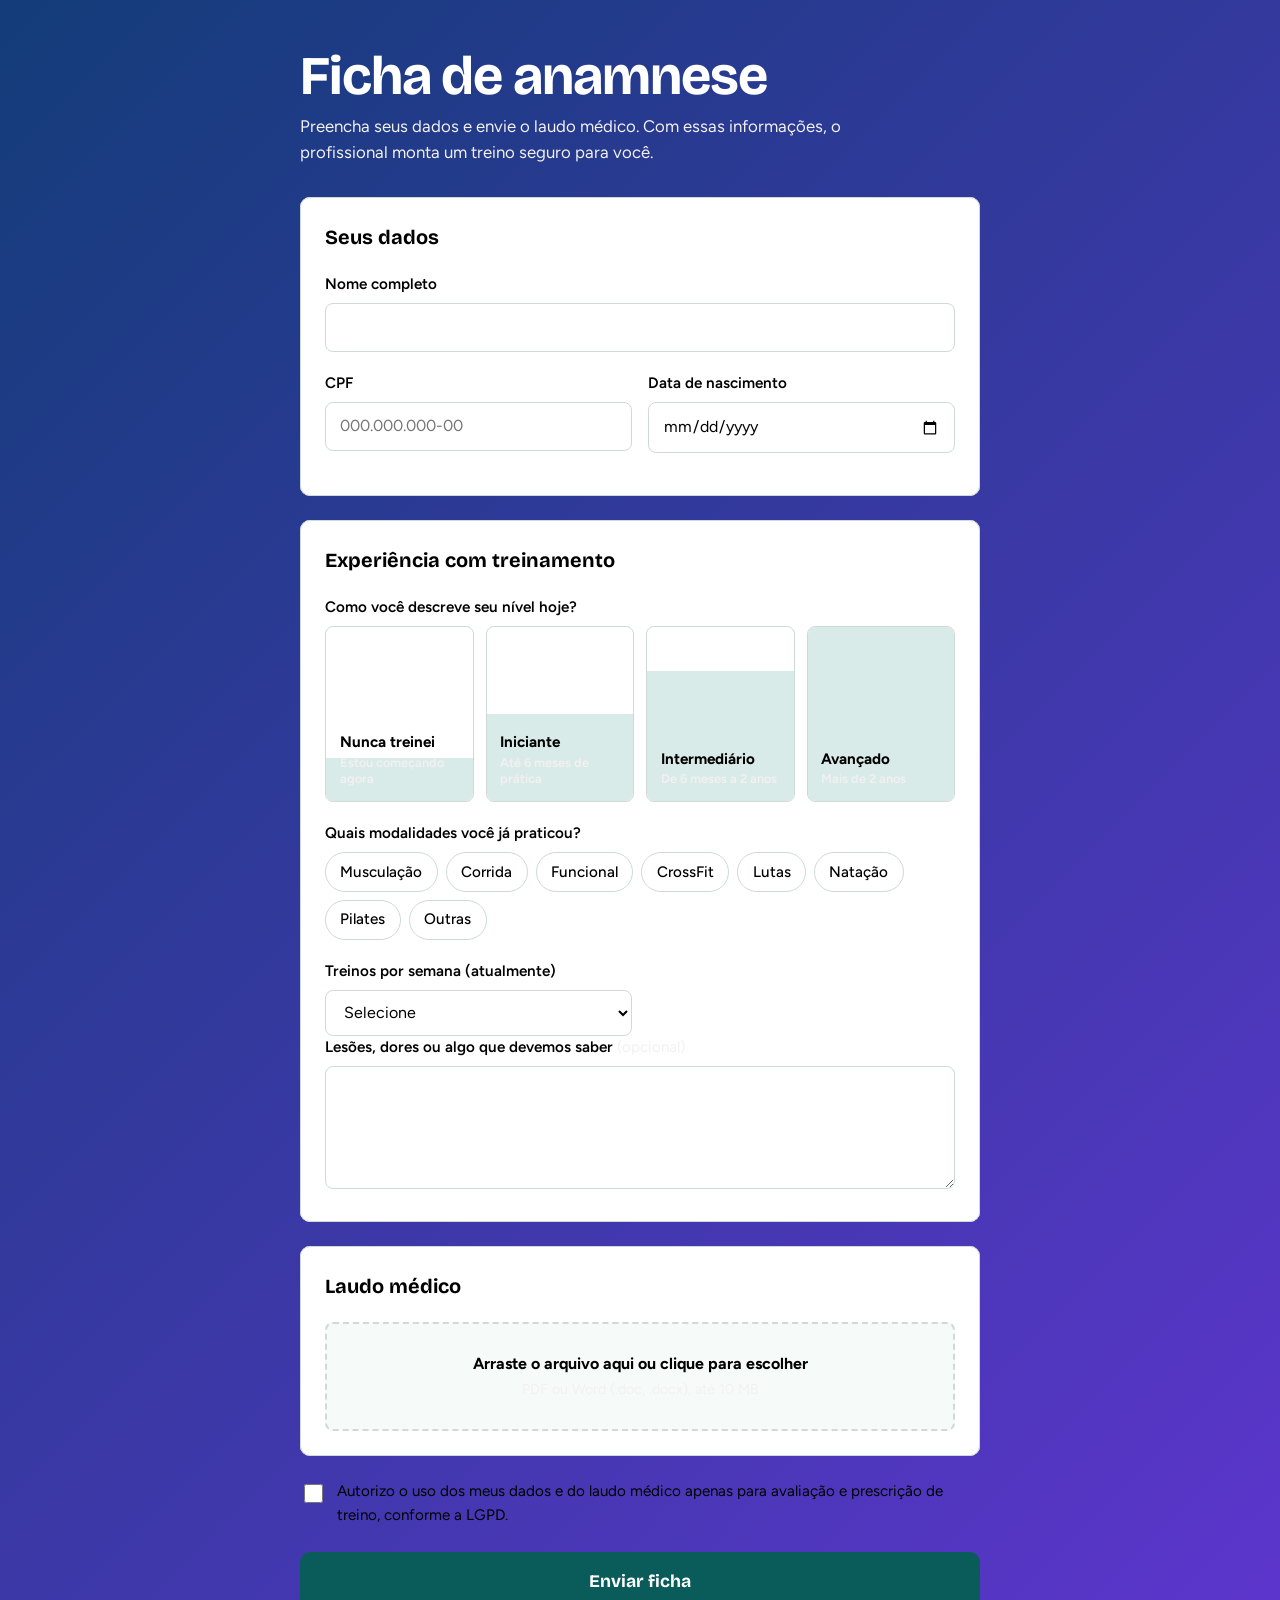
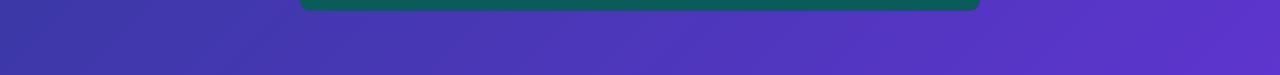
==== index.html @ 9c8b60cc "Add files via upload" ====
<!DOCTYPE html>
<html lang="pt-BR">
<head>
  <meta charset="UTF-8">
  <meta name="viewport" content="width=device-width, initial-scale=1">
  <title>Anamnese | Ficha de avaliação</title>
  <link rel="preconnect" href="https://fonts.googleapis.com">
  <link rel="preconnect" href="https://fonts.gstatic.com" crossorigin>
  <link href="https://fonts.googleapis.com/css2?family=Bricolage+Grotesque:wght@600;700&family=Figtree:wght@400;500;600&display=swap" rel="stylesheet">
  <link rel="stylesheet" href="style.css">
  <link rel="stylesheet" href="Script.js">
   <link rel="stylesheet" href="planilha.html">


</head>
<body>
  <main class="page">
    <header class="intro">
      <h1>Ficha de anamnese</h1>
      <p>Preencha seus dados e envie o laudo médico. Com essas informações, o profissional monta um treino seguro para você.</p>
    </header>
 
    <form id="anamnese" novalidate>
 
      <!-- DADOS PESSOAIS -->
      <fieldset>
        <legend>Seus dados</legend>
 
        <div class="field">
          <label for="nome">Nome completo</label>
          <input type="text" id="nome" name="nome" autocomplete="name" required>
          <p class="error" data-error-for="nome"></p>
        </div>
 
        <div class="row">
          <div class="field">
            <label for="cpf">CPF</label>
            <input type="text" id="cpf" name="cpf" inputmode="numeric" placeholder="000.000.000-00" maxlength="14" autocomplete="off" required>
            <p class="error" data-error-for="cpf"></p>
          </div>
 
          <div class="field">
            <label for="nascimento">Data de nascimento</label>
            <input type="date" id="nascimento" name="nascimento" autocomplete="bday" required>
            <p class="error" data-error-for="nascimento"></p>
          </div>
        </div>
      </fieldset>
 
      <!-- EXPERIÊNCIA -->
      <fieldset>
        <legend>Experiência com treinamento</legend>
 
        <div class="field">
          <span class="label" id="nivel-label">Como você descreve seu nível hoje?</span>
          <div class="levels" role="radiogroup" aria-labelledby="nivel-label">
            <label class="level" style="--h: 25%">
              <input type="radio" name="nivel" value="nunca" required>
              <span class="bar" aria-hidden="true"></span>
              <strong>Nunca treinei</strong>
              <small>Estou começando agora</small>
            </label>
            <label class="level" style="--h: 50%">
              <input type="radio" name="nivel" value="iniciante">
              <span class="bar" aria-hidden="true"></span>
              <strong>Iniciante</strong>
              <small>Até 6 meses de prática</small>
            </label>
            <label class="level" style="--h: 75%">
              <input type="radio" name="nivel" value="intermediario">
              <span class="bar" aria-hidden="true"></span>
              <strong>Intermediário</strong>
              <small>De 6 meses a 2 anos</small>
            </label>
            <label class="level" style="--h: 100%">
              <input type="radio" name="nivel" value="avancado">
              <span class="bar" aria-hidden="true"></span>
              <strong>Avançado</strong>
              <small>Mais de 2 anos</small>
            </label>
          </div>
          <p class="error" data-error-for="nivel"></p>
        </div>
 
        <div class="field">
          <span class="label" id="modalidades-label">Quais modalidades você já praticou?</span>
          <div class="chips" role="group" aria-labelledby="modalidades-label">
            <label class="chip"><input type="checkbox" name="modalidades" value="musculacao"><span>Musculação</span></label>
            <label class="chip"><input type="checkbox" name="modalidades" value="corrida"><span>Corrida</span></label>
            <label class="chip"><input type="checkbox" name="modalidades" value="funcional"><span>Funcional</span></label>
            <label class="chip"><input type="checkbox" name="modalidades" value="crossfit"><span>CrossFit</span></label>
            <label class="chip"><input type="checkbox" name="modalidades" value="lutas"><span>Lutas</span></label>
            <label class="chip"><input type="checkbox" name="modalidades" value="natacao"><span>Natação</span></label>
            <label class="chip"><input type="checkbox" name="modalidades" value="pilates"><span>Pilates</span></label>
            <label class="chip"><input type="checkbox" name="modalidades" value="outras"><span>Outras</span></label>
          </div>
        </div>
 
        <div class="row">
          <div class="field">
            <label for="frequencia">Treinos por semana (atualmente)</label>
            <select id="frequencia" name="frequencia">
              <option value="">Selecione</option>
              <option value="0">Não estou treinando</option>
              <option value="1-2">1 a 2 vezes</option>
              <option value="3-4">3 a 4 vezes</option>
              <option value="5+">5 vezes ou mais</option>
            </select>
          </div>
        </div>
 
        <div class="field">
          <label for="observacoes">Lesões, dores ou algo que devemos saber <span class="optional">(opcional)</span></label>
          <textarea id="observacoes" name="observacoes" rows="4"></textarea>
        </div>
      </fieldset>
 
      <!-- LAUDO -->
      <fieldset>
        <legend>Laudo médico</legend>
 
        <div class="field">
          <div class="dropzone" id="dropzone">
            <input type="file" id="laudo" name="laudo" accept=".pdf,.doc,.docx,application/pdf,application/msword,application/vnd.openxmlformats-officedocument.wordprocessingml.document" required>
            <div class="dz-empty" id="dz-empty">
              <strong>Arraste o arquivo aqui ou clique para escolher</strong>
              <span>PDF ou Word (.doc, .docx), até 10 MB</span>
            </div>
            <div class="dz-file" id="dz-file" hidden>
              <span class="file-ext" id="file-ext"></span>
              <span class="file-info">
                <strong id="file-name"></strong>
                <span id="file-size"></span>
              </span>
              <button type="button" id="file-remove">Remover</button>
            </div>
          </div>
          <p class="error" data-error-for="laudo"></p>
        </div>
      </fieldset>
 
      <div class="field consent">
        <label class="check">
          <input type="checkbox" id="consentimento" name="consentimento" required>
          <span>Autorizo o uso dos meus dados e do laudo médico apenas para avaliação e prescrição de treino, conforme a LGPD.</span>
        </label>
        <p class="error" data-error-for="consentimento"></p>
      </div>
 
      <div class="actions">
        <button type="submit" class="submit" id="enviar">Enviar ficha</button>
      </div>
 
      <p class="status" id="status" role="status" aria-live="polite"></p>
    </form>
  </main>
 
  <script src="script.js"></script>
</body>
</html>
---- style.css ----
:root {
  background: linear-gradient(135deg, #133c79 0%, #5e35ce 100%);
  --surface: #ffffff;
  --ink: #000000;
  --muted: #f3f0f0;
  --line: #cfdad7;
  --accent: #0a5c5a;
  --accent-soft: #d9ebe8;
  --error: #b3261e;
  --radius: 10px;
  --font-display: "Bricolage Grotesque", "Segoe UI", system-ui, sans-serif;
  --font-body: "Figtree", "Segoe UI", system-ui, sans-serif;
}
h1 {
  color: #ffffff;
}

*, *::before, *::after { box-sizing: border-box; }
 
html { -webkit-text-size-adjust: 100%; }
 
body {
  margin: 0;
  background: var(--bg);
  color: var(--ink);
  font-family: var(--font-body);
  font-size: 1rem;
  line-height: 1.55;
}
 
.page {
  max-width: 720px;
  margin: 0 auto;
  padding: 3rem 1.25rem 4rem;
}
 
/* Cabeçalho */
.intro { margin-bottom: 2rem; }
 
.intro h1 {
  margin: 0 0 .5rem;
  font-family: var(--font-display);
  font-size: clamp(2.2rem, 7vw, 3.4rem);
  line-height: 1.05;
  letter-spacing: -.02em;
}
 
.intro p {
  margin: 0;
  max-width: 52ch;
  color: var(--muted);
  font-size: 1.05rem;
}
 
/* Blocos do formulário */
fieldset {
  margin: 0 0 1.5rem;
  padding: 1.5rem;
  background: var(--surface);
  border: 1px solid var(--line);
  border-radius: var(--radius);
}
 
legend {
  float: left;          /* tira o título da borda e coloca dentro da caixa */
  width: 100%;
  margin: 0 0 1.25rem;
  padding: 0;
  font-family: var(--font-display);
  font-size: 1.25rem;
  font-weight: 700;
}

legend + * { clear: both; }  /* o conteúdo começa abaixo do título */
 
.field { margin-bottom: 1.25rem; }
.field:last-child { margin-bottom: 0; }
 
.row {
  display: grid;
  grid-template-columns: 1fr 1fr;
  gap: 1rem;
}
 
label, .label {
  display: block;
  margin-bottom: .4rem;
  font-weight: 600;
  font-size: .95rem;
}
 
.optional { color: var(--muted); font-weight: 400; }
 
input[type="text"],
input[type="date"],
select,
textarea {
  width: 100%;
  padding: .7rem .85rem;
  background: #fff;
  color: var(--ink);
  font: inherit;
  border: 1.5px solid var(--line);
  border-radius: 8px;
  transition: border-color .15s, box-shadow .15s;
}
 
textarea { resize: vertical; min-height: 6rem; }
 
input:focus-visible,
select:focus-visible,
textarea:focus-visible {
  outline: none;
  border-color: var(--accent);
  box-shadow: 0 0 0 3px var(--accent-soft);
}
 
.field.invalid input[type="text"],
.field.invalid input[type="date"],
.field.invalid .dropzone,
.field.invalid .levels {
  border-color: var(--error);
}
 
.error {
  margin: .4rem 0 0;
  min-height: 0;
  color: var(--error);
  font-size: .875rem;
}
.error:empty { display: none; }
 
/* Nível de experiência: barras crescentes */
.levels {
  display: grid;
  grid-template-columns: repeat(4, 1fr);
  gap: .75rem;
}
 
.level {
  position: relative;
  display: flex;
  flex-direction: column;
  justify-content: flex-end;
  min-height: 11rem;
  margin: 0;
  padding: .85rem;
  border: 1.5px solid var(--line);
  border-radius: 8px;
  background: #fff;
  cursor: pointer;
  overflow: hidden;
  transition: border-color .15s, background-color .15s;
}
 
.level input {
  position: absolute;
  opacity: 0;
  pointer-events: none;
}
 
.level .bar {
  position: absolute;
  left: 0;
  right: 0;
  bottom: 0;
  height: var(--h);
  background: var(--accent-soft);
  z-index: 0;
  transition: background-color .2s;
}
 
.level strong,
.level small {
  position: relative;
  z-index: 1;
}
 
.level strong { font-size: .95rem; line-height: 1.2; }
.level small { margin-top: .2rem; color: var(--muted); font-size: .8rem; line-height: 1.3; }
 
.level:hover { border-color: var(--accent); }
 
.level:has(input:checked) { border-color: var(--accent); }
.level:has(input:checked) .bar { background: var(--accent); }
.level:has(input:checked) strong,
.level:has(input:checked) small { color: #fff; }
 
.level:has(input:focus-visible) {
  box-shadow: 0 0 0 3px var(--accent-soft);
}
 
/* Modalidades */
.chips { display: flex; flex-wrap: wrap; gap: .5rem; }
 
.chip { margin: 0; }
.chip input { position: absolute; opacity: 0; pointer-events: none; }
 
.chip span {
  display: inline-block;
  padding: .45rem .9rem;
  font-weight: 500;
  border: 1.5px solid var(--line);
  border-radius: 999px;
  background: #fff;
  cursor: pointer;
  transition: background-color .15s, border-color .15s, color .15s;
}
 
.chip span:hover { border-color: var(--accent); }
 
.chip input:checked + span {
  background: var(--accent);
  border-color: var(--accent);
  color: #fff;
}
 
.chip input:focus-visible + span { box-shadow: 0 0 0 3px var(--accent-soft); }
 
/* Upload do laudo */
.dropzone {
  position: relative;
  padding: 1.75rem 1.25rem;
  text-align: center;
  background: #f6faf9;
  border: 2px dashed var(--line);
  border-radius: 8px;
  transition: border-color .15s, background-color .15s;
}
 
.dropzone:hover,
.dropzone.dragover {
  border-color: var(--accent);
  background: var(--accent-soft);
}
 
.dropzone:focus-within { box-shadow: 0 0 0 3px var(--accent-soft); border-color: var(--accent); }
 
.dropzone input[type="file"] {
  position: absolute;
  inset: 0;
  width: 100%;
  height: 100%;
  opacity: 0;
  cursor: pointer;
}
 
.dz-empty strong { display: block; }
.dz-empty span { color: var(--muted); font-size: .9rem; }
 
.dz-file {
  position: relative;
  z-index: 2;
  display: flex;
  align-items: center;
  gap: .9rem;
  text-align: left;
}
.dz-file[hidden] { display: none; }
 
.file-ext {
  flex: none;
  display: grid;
  place-items: center;
  width: 3rem;
  height: 3rem;
  background: var(--accent);
  color: #fff;
  font-family: var(--font-display);
  font-weight: 700;
  font-size: .8rem;
  border-radius: 8px;
}
 
.file-info { flex: 1; min-width: 0; }
.file-info strong {
  display: block;
  overflow: hidden;
  text-overflow: ellipsis;
  white-space: nowrap;
}
.file-info span { color: var(--muted); font-size: .85rem; }
 
#file-remove {
  padding: .45rem .8rem;
  font: inherit;
  font-size: .875rem;
  font-weight: 600;
  color: var(--error);
  background: #fff;
  border: 1.5px solid var(--line);
  border-radius: 8px;
  cursor: pointer;
}
#file-remove:hover { border-color: var(--error); }
#file-remove:focus-visible { outline: 3px solid var(--accent-soft); }
 
/* Consentimento */
.check {
  display: flex;
  gap: .7rem;
  align-items: flex-start;
  margin: 0;
  font-weight: 400;
  cursor: pointer;
}
 
.check input {
  flex: none;
  width: 1.2rem;
  height: 1.2rem;
  margin-top: .2rem;
  accent-color: var(--accent);
}
 
/* Envio */
.actions { margin-top: 1.5rem; }
 
.submit {
  width: 100%;
  padding: 1rem 1.5rem;
  font: inherit;
  font-family: var(--font-display);
  font-size: 1.1rem;
  font-weight: 700;
  color: #fff;
  background: var(--accent);
  border: 0;
  border-radius: var(--radius);
  cursor: pointer;
  transition: background-color .15s;
}
 
.submit:hover { background: #084745; }
.submit:focus-visible { outline: 3px solid var(--accent); outline-offset: 3px; }
.submit:disabled { opacity: .6; cursor: wait; }
 
.status {
  margin: 1rem 0 0;
  font-weight: 600;
}
.status:empty { display: none; }
.status.ok {
  padding: 1rem 1.25rem;
  color: var(--accent);
  background: var(--accent-soft);
  border-radius: var(--radius);
}
.status.fail {
  padding: 1rem 1.25rem;
  color: var(--error);
  background: #f9e3e1;
  border-radius: var(--radius);
}
 
/* Responsivo */
@media (max-width: 640px) {
  .page { padding: 2rem 1rem 3rem; }
  fieldset { padding: 1.15rem; }
  .row { grid-template-columns: 1fr; }
  .levels { grid-template-columns: 1fr 1fr; }
  .level { min-height: 8.5rem; }
}
 
@media (prefers-reduced-motion: reduce) {
  * { transition: none !important; }
}
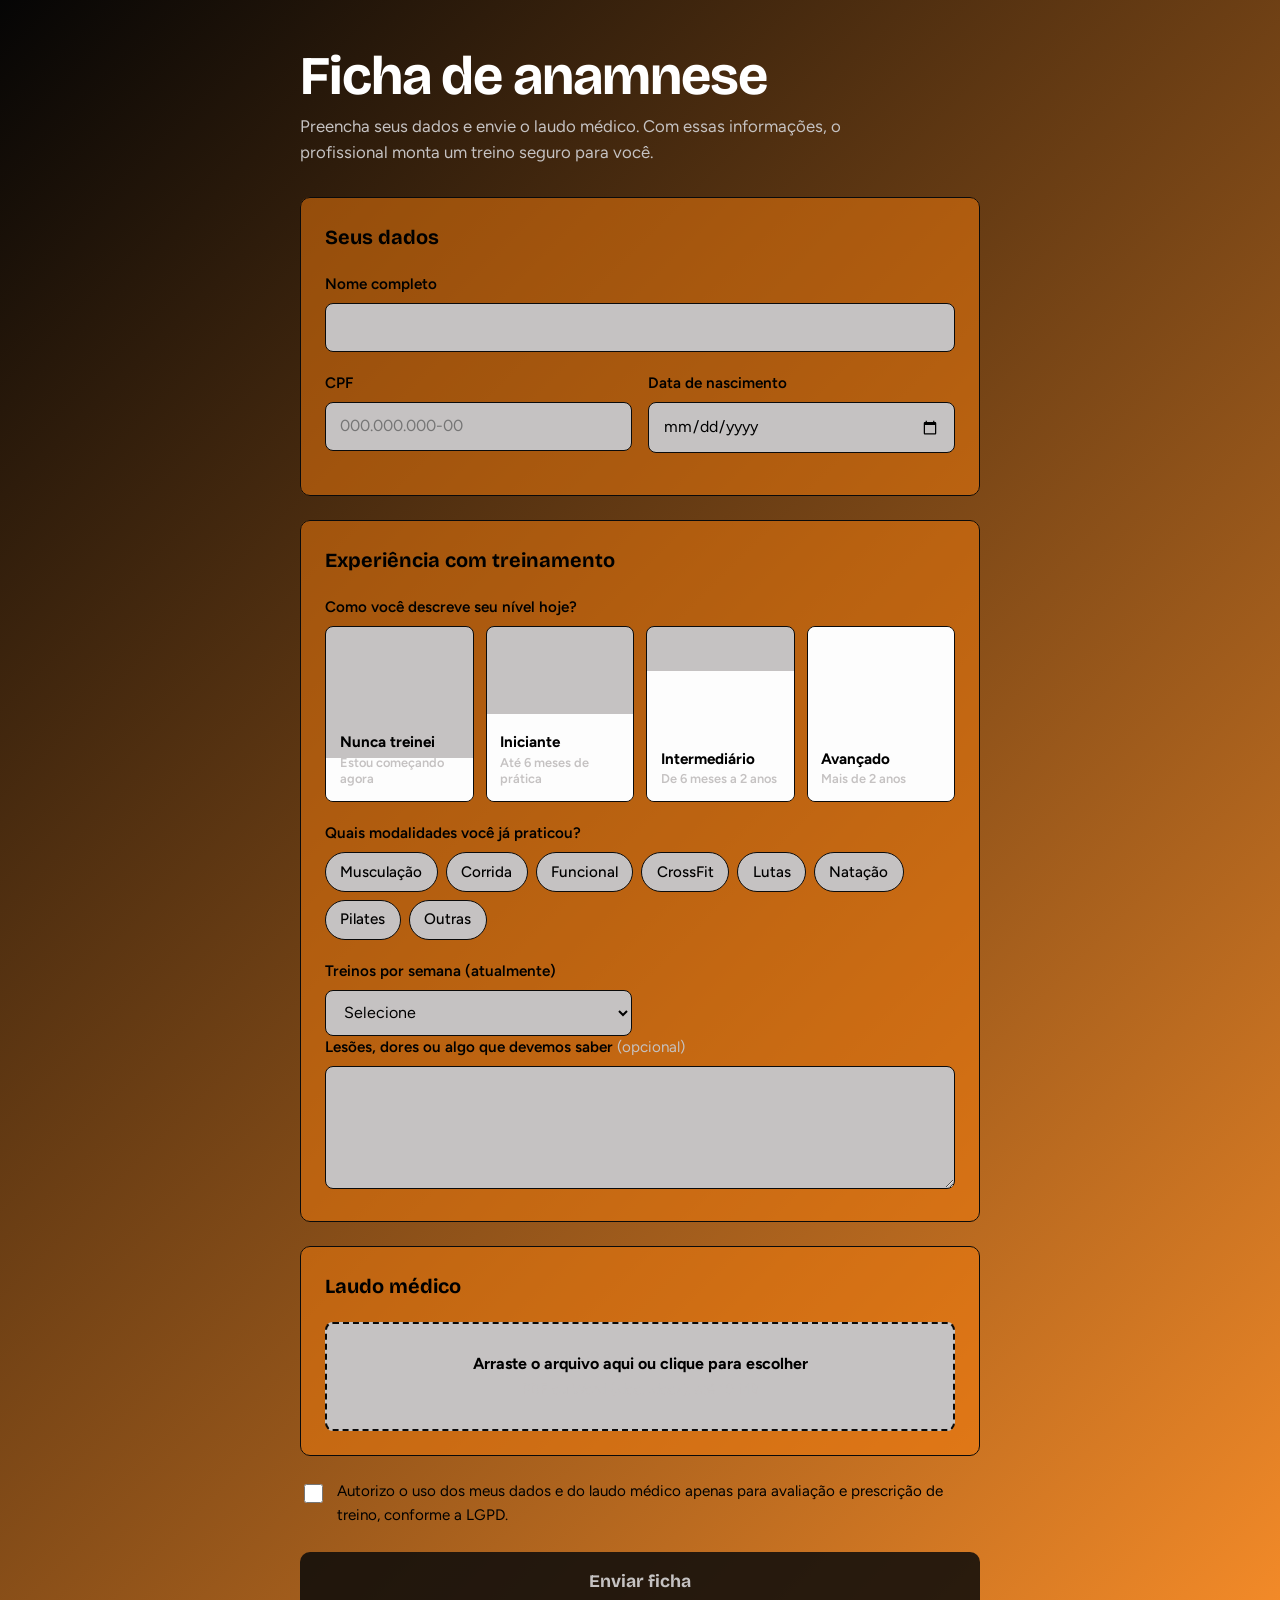
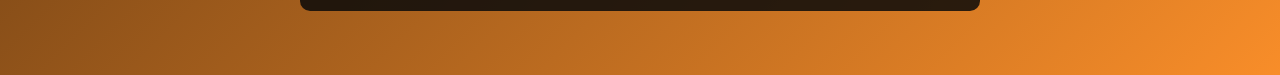
==== commit 239c241a: "Refactor index.html structure and content" ====
--- a/index.html
+++ b/index.html
@@ -155,7 +155,244 @@
     </form>
   </main>
  
-  <script src="script.js"></script>
+  <script src="script.js">
+    (function () {
+  "use strict";
+
+  const WHATSAPP_NUMBER = "5534998959051";
+  const MAX_SIZE = 10 * 1024 * 1024; // 10 MB
+  const ALLOWED_EXT = ["pdf", "doc", "docx"];
+
+  const NIVEIS = {
+    nunca: "Nunca treinei",
+    iniciante: "Iniciante (até 6 meses)",
+    intermediario: "Intermediário (6 meses a 2 anos)",
+    avancado: "Avançado (mais de 2 anos)"
+  };
+
+  const form = document.getElementById("anamnese");
+  const cpfInput = document.getElementById("cpf");
+  const fileInput = document.getElementById("laudo");
+  const dropzone = document.getElementById("dropzone");
+  const dzEmpty = document.getElementById("dz-empty");
+  const dzFile = document.getElementById("dz-file");
+  const statusEl = document.getElementById("status");
+
+  function setError(name, message) {
+    if (!form) return;
+    const el = form.querySelector('[data-error-for="' + name + '"]');
+    if (!el) return;
+    el.textContent = message || "";
+    const field = el.closest(".field");
+    if (field) field.classList.toggle("invalid", !!message);
+  }
+
+  function formatSize(bytes) {
+    if (bytes < 1024 * 1024) return Math.max(1, Math.round(bytes / 1024)) + " KB";
+    return (bytes / (1024 * 1024)).toFixed(1).replace(".", ",") + " MB";
+  }
+
+  function getExt(name) {
+    const i = name.lastIndexOf(".");
+    return i === -1 ? "" : name.slice(i + 1).toLowerCase();
+  }
+
+  function formatDate(iso) {
+    if (!iso) return "Não informada";
+    const p = iso.split("-");
+    return p[2] + "/" + p[1] + "/" + p[0];
+  }
+
+  function maskCpf(value) {
+    const d = value.replace(/\D/g, "").slice(0, 11);
+    return d
+      .replace(/^(\d{3})(\d)/, "$1.$2")
+      .replace(/^(\d{3})\.(\d{3})(\d)/, "$1.$2.$3")
+      .replace(/\.(\d{3})(\d)/, ".$1-$2");
+  }
+
+  function isValidCpf(value) {
+    const cpf = value.replace(/\D/g, "");
+    if (cpf.length !== 11 || /^(\d)\1{10}$/.test(cpf)) return false;
+
+    function digit(len) {
+      let sum = 0;
+      for (let i = 0; i < len; i++) sum += parseInt(cpf[i], 10) * (len + 1 - i);
+      const r = (sum * 10) % 11;
+      return r === 10 ? 0 : r;
+    }
+    return digit(9) === parseInt(cpf[9], 10) && digit(10) === parseInt(cpf[10], 10);
+  }
+
+  if (cpfInput) {
+    cpfInput.addEventListener("input", () => {
+      cpfInput.value = maskCpf(cpfInput.value);
+    });
+  }
+
+  function validateFile(file) {
+    if (!file) return "Envie o laudo médico em PDF ou Word.";
+    if (ALLOWED_EXT.indexOf(getExt(file.name)) === -1) {
+      return "Formato não aceito. Envie um arquivo PDF, DOC ou DOCX.";
+    }
+    if (file.size > MAX_SIZE) {
+      return "O arquivo tem mais de 10 MB. Envie uma versão menor.";
+    }
+    return "";
+  }
+
+  function showFile(file) {
+    if (!dzEmpty || !dzFile || !fileInput) return;
+    document.getElementById("file-name").textContent = file.name;
+    document.getElementById("file-size").textContent = formatSize(file.size);
+    document.getElementById("file-ext").textContent = getExt(file.name).toUpperCase();
+    dzEmpty.hidden = true;
+    dzFile.hidden = false;
+    fileInput.style.pointerEvents = "none";
+  }
+
+  function clearFile() {
+    if (!dzEmpty || !dzFile || !fileInput) return;
+    fileInput.value = "";
+    dzEmpty.hidden = false;
+    dzFile.hidden = true;
+    fileInput.style.pointerEvents = "";
+  }
+
+  if (fileInput) {
+    fileInput.addEventListener("change", () => {
+      const file = fileInput.files[0];
+      const error = file ? validateFile(file) : "";
+      if (error) {
+        clearFile();
+        setError("laudo", error);
+        return;
+      }
+      setError("laudo", "");
+      if (file) showFile(file);
+    });
+  }
+
+  const fileRemoveBtn = document.getElementById("file-remove");
+  if (fileRemoveBtn) {
+    fileRemoveBtn.addEventListener("click", () => {
+      clearFile();
+      setError("laudo", "");
+    });
+  }
+
+  if (dropzone) {
+    ["dragenter", "dragover"].forEach(evt => {
+      dropzone.addEventListener(evt, () => dropzone.classList.add("dragover"));
+    });
+    ["dragleave", "drop"].forEach(evt => {
+      dropzone.addEventListener(evt, () => dropzone.classList.remove("dragover"));
+    });
+  }
+
+  function validateForm() {
+    if (!form) return true;
+    let ok = true;
+
+    const nome = form.nome.value.trim();
+    if (nome.split(/\s+/).length < 2) {
+      setError("nome", "Digite seu nome completo.");
+      ok = false;
+    } else setError("nome", "");
+
+    if (!isValidCpf(form.cpf.value)) {
+      setError("cpf", "CPF inválido. Confira os números digitados.");
+      ok = false;
+    } else setError("cpf", "");
+
+    const nasc = form.nascimento.value;
+    const hoje = new Date().toISOString().slice(0, 10);
+    if (!nasc) {
+      setError("nascimento", "Informe sua data de nascimento.");
+      ok = false;
+    } else if (nasc > hoje || nasc < "1900-01-01") {
+      setError("nascimento", "Data de nascimento inválida.");
+      ok = false;
+    } else setError("nascimento", "");
+
+    if (!form.querySelector('input[name="nivel"]:checked')) {
+      setError("nivel", "Escolha o nível que mais combina com você.");
+      ok = false;
+    } else setError("nivel", "");
+
+    const fileError = validateFile(fileInput ? fileInput.files[0] : null);
+    setError("laudo", fileError);
+    if (fileError) ok = false;
+
+    if (!form.consentimento.checked) {
+      setError("consentimento", "Marque a autorização para enviar a ficha.");
+      ok = false;
+    } else setError("consentimento", "");
+
+    return ok;
+  }
+
+  /* ---------- Mensagem Formatada como Tabela ---------- */
+
+  function buildWhatsappTableText(data, file) {
+    const modalidades = Array.from(form.querySelectorAll('input[name="modalidades"]:checked'))
+      .map(i => i.nextElementSibling.textContent)
+      .join(", ") || "Não informado";
+
+    const freq = form.frequencia.value
+      ? form.frequencia.options[form.frequencia.selectedIndex].text
+      : "Não informado";
+
+    const obs = (data.get("observacoes") || "").trim() || "Nenhuma";
+
+    return [
+      "📋 *NOVA FICHA DE ANAMNESE*",
+      "----------------------------------",
+      "👤 *Nome:* " + data.get("nome").trim(),
+      "🆔 *CPF:* " + data.get("cpf"),
+      "🎂 *Nascimento:* " + formatDate(data.get("nascimento")),
+      "⭐ *Nível:* " + NIVEIS[data.get("nivel")],
+      "🏋️ *Modalidades:* " + modalidades,
+      "📅 *Treinos/sem:* " + freq,
+      "📝 *Observações:* " + obs,
+      "----------------------------------",
+      "📎 *Laudo:* " + (file ? file.name : "Nenhum") + " (anexando na conversa)"
+    ].join("\n");
+  }
+
+  function showStatus(type, message) {
+    if (!statusEl) return;
+    statusEl.className = "status " + type;
+    statusEl.textContent = message;
+  }
+
+  if (form) {
+    form.addEventListener("submit", (e) => {
+      e.preventDefault();
+      if (statusEl) {
+        statusEl.className = "status";
+        statusEl.textContent = "";
+      }
+
+      if (!validateForm()) {
+        const firstInvalid = form.querySelector(".field.invalid");
+        if (firstInvalid) firstInvalid.scrollIntoView({ behavior: "smooth", block: "center" });
+        return;
+      }
+
+      const data = new FormData(form);
+      const file = fileInput ? fileInput.files[0] : null;
+
+      if (WHATSAPP_NUMBER) {
+        const url = "https://wa.me/" + WHATSAPP_NUMBER +
+          "?text=" + encodeURIComponent(buildWhatsappTableText(data, file));
+        
+        window.open(url, "_blank", "noopener");
+      }
+    });
+  }
+})();
+  </script>
 </body>
 </html>
- + 
--- a/style.css
+++ b/style.css
@@ -1,11 +1,11 @@
 :root {
-  background: linear-gradient(135deg, #133c79 0%, #5e35ce 100%);
-  --surface: #ffffff;
+  background: linear-gradient(135deg, #050505 0%, #f77b07dc 100%);
+  --surface: #f17b0d86;
   --ink: #000000;
-  --muted: #f3f0f0;
-  --line: #cfdad7;
-  --accent: #0a5c5a;
-  --accent-soft: #d9ebe8;
+  --muted: #c5c2c2;
+  --line: #0a0a0a;
+  --accent: #0a0a0ad8;
+  --accent-soft: #fdfdfd;
   --error: #b3261e;
   --radius: 10px;
   --font-display: "Bricolage Grotesque", "Segoe UI", system-ui, sans-serif;
@@ -97,7 +97,7 @@
 textarea {
   width: 100%;
   padding: .7rem .85rem;
-  background: #fff;
+  background: #c5c2c2;
   color: var(--ink);
   font: inherit;
   border: 1.5px solid var(--line);
@@ -147,7 +147,7 @@
   padding: .85rem;
   border: 1.5px solid var(--line);
   border-radius: 8px;
-  background: #fff;
+  background: #c5c2c2;
   cursor: pointer;
   overflow: hidden;
   transition: border-color .15s, background-color .15s;
@@ -184,7 +184,7 @@
 .level:has(input:checked) { border-color: var(--accent); }
 .level:has(input:checked) .bar { background: var(--accent); }
 .level:has(input:checked) strong,
-.level:has(input:checked) small { color: #fff; }
+.level:has(input:checked) small { color: #c5c2c2; }
  
 .level:has(input:focus-visible) {
   box-shadow: 0 0 0 3px var(--accent-soft);
@@ -202,7 +202,7 @@
   font-weight: 500;
   border: 1.5px solid var(--line);
   border-radius: 999px;
-  background: #fff;
+  background: #c5c2c2;
   cursor: pointer;
   transition: background-color .15s, border-color .15s, color .15s;
 }
@@ -212,7 +212,7 @@
 .chip input:checked + span {
   background: var(--accent);
   border-color: var(--accent);
-  color: #fff;
+  color: #c5c2c2;
 }
  
 .chip input:focus-visible + span { box-shadow: 0 0 0 3px var(--accent-soft); }
@@ -222,7 +222,7 @@
   position: relative;
   padding: 1.75rem 1.25rem;
   text-align: center;
-  background: #f6faf9;
+  background: #c5c2c2;
   border: 2px dashed var(--line);
   border-radius: 8px;
   transition: border-color .15s, background-color .15s;
@@ -265,7 +265,7 @@
   width: 3rem;
   height: 3rem;
   background: var(--accent);
-  color: #fff;
+  color: #c5c2c2;
   font-family: var(--font-display);
   font-weight: 700;
   font-size: .8rem;
@@ -287,7 +287,7 @@
   font-size: .875rem;
   font-weight: 600;
   color: var(--error);
-  background: #fff;
+  background: #c5c2c2;
   border: 1.5px solid var(--line);
   border-radius: 8px;
   cursor: pointer;
@@ -323,7 +323,7 @@
   font-family: var(--font-display);
   font-size: 1.1rem;
   font-weight: 700;
-  color: #fff;
+  color: #c5c2c2;
   background: var(--accent);
   border: 0;
   border-radius: var(--radius);
@@ -349,7 +349,7 @@
 .status.fail {
   padding: 1rem 1.25rem;
   color: var(--error);
-  background: #f9e3e1;
+  background: #c5c2c2;
   border-radius: var(--radius);
 }
  
@@ -365,4 +365,4 @@
 @media (prefers-reduced-motion: reduce) {
   * { transition: none !important; }
 }
- + 
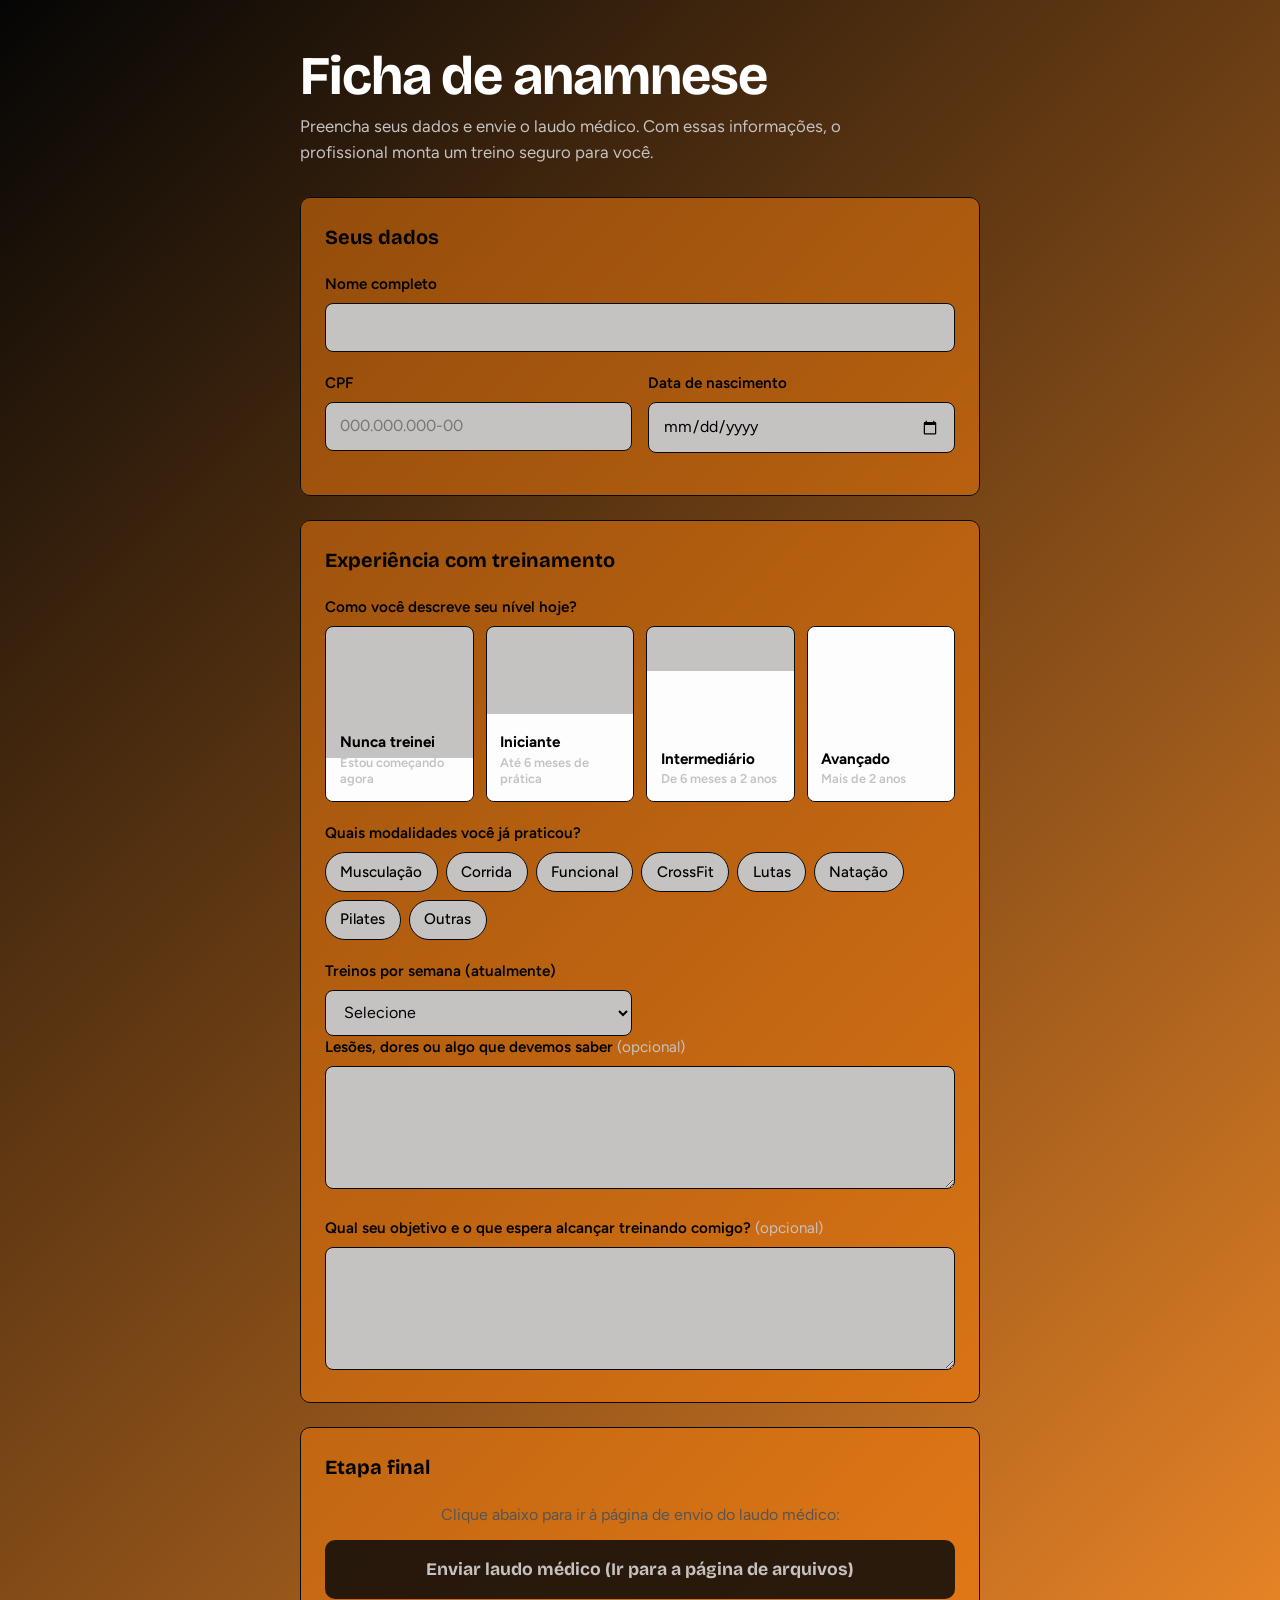
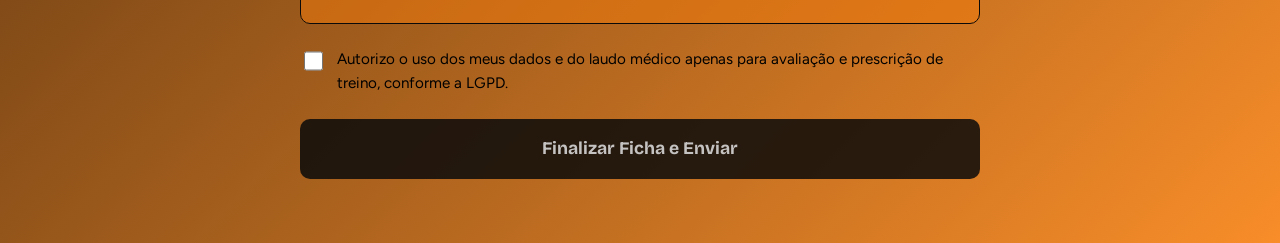
==== commit 6de6696f: "Add files via upload" ====
--- a/index.html
+++ b/index.html
@@ -8,10 +8,6 @@
   <link rel="preconnect" href="https://fonts.gstatic.com" crossorigin>
   <link href="https://fonts.googleapis.com/css2?family=Bricolage+Grotesque:wght@600;700&family=Figtree:wght@400;500;600&display=swap" rel="stylesheet">
   <link rel="stylesheet" href="style.css">
-  <link rel="stylesheet" href="Script.js">
-   <link rel="stylesheet" href="planilha.html">
-
-
 </head>
 <body>
   <main class="page">
@@ -19,26 +15,26 @@
       <h1>Ficha de anamnese</h1>
       <p>Preencha seus dados e envie o laudo médico. Com essas informações, o profissional monta um treino seguro para você.</p>
     </header>
- 
-    <form id="anamnese" novalidate>
- 
+
+    <div id="anamnese" class="custom-form">
+
       <!-- DADOS PESSOAIS -->
       <fieldset>
         <legend>Seus dados</legend>
- 
+
         <div class="field">
           <label for="nome">Nome completo</label>
           <input type="text" id="nome" name="nome" autocomplete="name" required>
           <p class="error" data-error-for="nome"></p>
         </div>
- 
+
         <div class="row">
           <div class="field">
             <label for="cpf">CPF</label>
             <input type="text" id="cpf" name="cpf" inputmode="numeric" placeholder="000.000.000-00" maxlength="14" autocomplete="off" required>
             <p class="error" data-error-for="cpf"></p>
           </div>
- 
+
           <div class="field">
             <label for="nascimento">Data de nascimento</label>
             <input type="date" id="nascimento" name="nascimento" autocomplete="bday" required>
@@ -46,34 +42,34 @@
           </div>
         </div>
       </fieldset>
- 
+
       <!-- EXPERIÊNCIA -->
       <fieldset>
         <legend>Experiência com treinamento</legend>
- 
+
         <div class="field">
           <span class="label" id="nivel-label">Como você descreve seu nível hoje?</span>
           <div class="levels" role="radiogroup" aria-labelledby="nivel-label">
             <label class="level" style="--h: 25%">
-              <input type="radio" name="nivel" value="nunca" required>
+              <input type="radio" name="nivel" value="Nunca treinei" required>
               <span class="bar" aria-hidden="true"></span>
               <strong>Nunca treinei</strong>
               <small>Estou começando agora</small>
             </label>
             <label class="level" style="--h: 50%">
-              <input type="radio" name="nivel" value="iniciante">
+              <input type="radio" name="nivel" value="Iniciante">
               <span class="bar" aria-hidden="true"></span>
               <strong>Iniciante</strong>
               <small>Até 6 meses de prática</small>
             </label>
             <label class="level" style="--h: 75%">
-              <input type="radio" name="nivel" value="intermediario">
+              <input type="radio" name="nivel" value="Intermediário">
               <span class="bar" aria-hidden="true"></span>
               <strong>Intermediário</strong>
               <small>De 6 meses a 2 anos</small>
             </label>
             <label class="level" style="--h: 100%">
-              <input type="radio" name="nivel" value="avancado">
+              <input type="radio" name="nivel" value="Avançado">
               <span class="bar" aria-hidden="true"></span>
               <strong>Avançado</strong>
               <small>Mais de 2 anos</small>
@@ -81,64 +77,56 @@
           </div>
           <p class="error" data-error-for="nivel"></p>
         </div>
- 
+
         <div class="field">
           <span class="label" id="modalidades-label">Quais modalidades você já praticou?</span>
           <div class="chips" role="group" aria-labelledby="modalidades-label">
-            <label class="chip"><input type="checkbox" name="modalidades" value="musculacao"><span>Musculação</span></label>
-            <label class="chip"><input type="checkbox" name="modalidades" value="corrida"><span>Corrida</span></label>
-            <label class="chip"><input type="checkbox" name="modalidades" value="funcional"><span>Funcional</span></label>
-            <label class="chip"><input type="checkbox" name="modalidades" value="crossfit"><span>CrossFit</span></label>
-            <label class="chip"><input type="checkbox" name="modalidades" value="lutas"><span>Lutas</span></label>
-            <label class="chip"><input type="checkbox" name="modalidades" value="natacao"><span>Natação</span></label>
-            <label class="chip"><input type="checkbox" name="modalidades" value="pilates"><span>Pilates</span></label>
-            <label class="chip"><input type="checkbox" name="modalidades" value="outras"><span>Outras</span></label>
+            <label class="chip"><input type="checkbox" name="modalidades" value="Musculação"><span>Musculação</span></label>
+            <label class="chip"><input type="checkbox" name="modalidades" value="Corrida"><span>Corrida</span></label>
+            <label class="chip"><input type="checkbox" name="modalidades" value="Funcional"><span>Funcional</span></label>
+            <label class="chip"><input type="checkbox" name="modalidades" value="CrossFit"><span>CrossFit</span></label>
+            <label class="chip"><input type="checkbox" name="modalidades" value="Lutas"><span>Lutas</span></label>
+            <label class="chip"><input type="checkbox" name="modalidades" value="Natação"><span>Natação</span></label>
+            <label class="chip"><input type="checkbox" name="modalidades" value="Pilates"><span>Pilates</span></label>
+            <label class="chip"><input type="checkbox" name="modalidades" value="Outras"><span>Outras</span></label>
           </div>
         </div>
- 
+
         <div class="row">
           <div class="field">
             <label for="frequencia">Treinos por semana (atualmente)</label>
             <select id="frequencia" name="frequencia">
               <option value="">Selecione</option>
-              <option value="0">Não estou treinando</option>
-              <option value="1-2">1 a 2 vezes</option>
-              <option value="3-4">3 a 4 vezes</option>
-              <option value="5+">5 vezes ou mais</option>
+              <option value="Não estou treinando">Não estou treinando</option>
+              <option value="1 a 2 vezes">1 a 2 vezes</option>
+              <option value="3 a 4 vezes">3 a 4 vezes</option>
+              <option value="5 vezes ou mais">5 vezes ou mais</option>
             </select>
           </div>
         </div>
- 
+
         <div class="field">
           <label for="observacoes">Lesões, dores ou algo que devemos saber <span class="optional">(opcional)</span></label>
           <textarea id="observacoes" name="observacoes" rows="4"></textarea>
         </div>
-      </fieldset>
- 
-      <!-- LAUDO -->
-      <fieldset>
-        <legend>Laudo médico</legend>
- 
+
         <div class="field">
-          <div class="dropzone" id="dropzone">
-            <input type="file" id="laudo" name="laudo" accept=".pdf,.doc,.docx,application/pdf,application/msword,application/vnd.openxmlformats-officedocument.wordprocessingml.document" required>
-            <div class="dz-empty" id="dz-empty">
-              <strong>Arraste o arquivo aqui ou clique para escolher</strong>
-              <span>PDF ou Word (.doc, .docx), até 10 MB</span>
-            </div>
-            <div class="dz-file" id="dz-file" hidden>
-              <span class="file-ext" id="file-ext"></span>
-              <span class="file-info">
-                <strong id="file-name"></strong>
-                <span id="file-size"></span>
-              </span>
-              <button type="button" id="file-remove">Remover</button>
-            </div>
-          </div>
-          <p class="error" data-error-for="laudo"></p>
+          <label for="objetivo">Qual seu objetivo e o que espera alcançar treinando comigo? <span class="optional">(opcional)</span></label>
+          <textarea id="objetivo" name="objetivo" rows="4"></textarea>
         </div>
       </fieldset>
- 
+
+      <!-- BOTÃO PARA A PÁGINA DO LAUDO (forms.html) -->
+      <fieldset>
+        <legend>Etapa final</legend>
+        <div class="field" style="text-align: center;">
+          <p style="margin-bottom: 12px; color: var(--text-muted, #555);">Clique abaixo para ir à página de envio do laudo médico:</p>
+          <a href="forms.html" class="submit" style="display: block; text-align: center; text-decoration: none; box-sizing: border-box;">
+            Enviar laudo médico (Ir para a página de arquivos)
+          </a>
+        </div>
+      </fieldset>
+
       <div class="field consent">
         <label class="check">
           <input type="checkbox" id="consentimento" name="consentimento" required>
@@ -146,253 +134,17 @@
         </label>
         <p class="error" data-error-for="consentimento"></p>
       </div>
- 
+
       <div class="actions">
-        <button type="submit" class="submit" id="enviar">Enviar ficha</button>
+        <button type="button" class="submit" id="enviar" onclick="enviarFichaWhatsApp()">
+          Finalizar Ficha e Enviar
+        </button>
       </div>
- 
+
       <p class="status" id="status" role="status" aria-live="polite"></p>
-    </form>
+    </div>
   </main>
- 
-  <script src="script.js">
-    (function () {
-  "use strict";
 
-  const WHATSAPP_NUMBER = "5534998959051";
-  const MAX_SIZE = 10 * 1024 * 1024; // 10 MB
-  const ALLOWED_EXT = ["pdf", "doc", "docx"];
-
-  const NIVEIS = {
-    nunca: "Nunca treinei",
-    iniciante: "Iniciante (até 6 meses)",
-    intermediario: "Intermediário (6 meses a 2 anos)",
-    avancado: "Avançado (mais de 2 anos)"
-  };
-
-  const form = document.getElementById("anamnese");
-  const cpfInput = document.getElementById("cpf");
-  const fileInput = document.getElementById("laudo");
-  const dropzone = document.getElementById("dropzone");
-  const dzEmpty = document.getElementById("dz-empty");
-  const dzFile = document.getElementById("dz-file");
-  const statusEl = document.getElementById("status");
-
-  function setError(name, message) {
-    if (!form) return;
-    const el = form.querySelector('[data-error-for="' + name + '"]');
-    if (!el) return;
-    el.textContent = message || "";
-    const field = el.closest(".field");
-    if (field) field.classList.toggle("invalid", !!message);
-  }
-
-  function formatSize(bytes) {
-    if (bytes < 1024 * 1024) return Math.max(1, Math.round(bytes / 1024)) + " KB";
-    return (bytes / (1024 * 1024)).toFixed(1).replace(".", ",") + " MB";
-  }
-
-  function getExt(name) {
-    const i = name.lastIndexOf(".");
-    return i === -1 ? "" : name.slice(i + 1).toLowerCase();
-  }
-
-  function formatDate(iso) {
-    if (!iso) return "Não informada";
-    const p = iso.split("-");
-    return p[2] + "/" + p[1] + "/" + p[0];
-  }
-
-  function maskCpf(value) {
-    const d = value.replace(/\D/g, "").slice(0, 11);
-    return d
-      .replace(/^(\d{3})(\d)/, "$1.$2")
-      .replace(/^(\d{3})\.(\d{3})(\d)/, "$1.$2.$3")
-      .replace(/\.(\d{3})(\d)/, ".$1-$2");
-  }
-
-  function isValidCpf(value) {
-    const cpf = value.replace(/\D/g, "");
-    if (cpf.length !== 11 || /^(\d)\1{10}$/.test(cpf)) return false;
-
-    function digit(len) {
-      let sum = 0;
-      for (let i = 0; i < len; i++) sum += parseInt(cpf[i], 10) * (len + 1 - i);
-      const r = (sum * 10) % 11;
-      return r === 10 ? 0 : r;
-    }
-    return digit(9) === parseInt(cpf[9], 10) && digit(10) === parseInt(cpf[10], 10);
-  }
-
-  if (cpfInput) {
-    cpfInput.addEventListener("input", () => {
-      cpfInput.value = maskCpf(cpfInput.value);
-    });
-  }
-
-  function validateFile(file) {
-    if (!file) return "Envie o laudo médico em PDF ou Word.";
-    if (ALLOWED_EXT.indexOf(getExt(file.name)) === -1) {
-      return "Formato não aceito. Envie um arquivo PDF, DOC ou DOCX.";
-    }
-    if (file.size > MAX_SIZE) {
-      return "O arquivo tem mais de 10 MB. Envie uma versão menor.";
-    }
-    return "";
-  }
-
-  function showFile(file) {
-    if (!dzEmpty || !dzFile || !fileInput) return;
-    document.getElementById("file-name").textContent = file.name;
-    document.getElementById("file-size").textContent = formatSize(file.size);
-    document.getElementById("file-ext").textContent = getExt(file.name).toUpperCase();
-    dzEmpty.hidden = true;
-    dzFile.hidden = false;
-    fileInput.style.pointerEvents = "none";
-  }
-
-  function clearFile() {
-    if (!dzEmpty || !dzFile || !fileInput) return;
-    fileInput.value = "";
-    dzEmpty.hidden = false;
-    dzFile.hidden = true;
-    fileInput.style.pointerEvents = "";
-  }
-
-  if (fileInput) {
-    fileInput.addEventListener("change", () => {
-      const file = fileInput.files[0];
-      const error = file ? validateFile(file) : "";
-      if (error) {
-        clearFile();
-        setError("laudo", error);
-        return;
-      }
-      setError("laudo", "");
-      if (file) showFile(file);
-    });
-  }
-
-  const fileRemoveBtn = document.getElementById("file-remove");
-  if (fileRemoveBtn) {
-    fileRemoveBtn.addEventListener("click", () => {
-      clearFile();
-      setError("laudo", "");
-    });
-  }
-
-  if (dropzone) {
-    ["dragenter", "dragover"].forEach(evt => {
-      dropzone.addEventListener(evt, () => dropzone.classList.add("dragover"));
-    });
-    ["dragleave", "drop"].forEach(evt => {
-      dropzone.addEventListener(evt, () => dropzone.classList.remove("dragover"));
-    });
-  }
-
-  function validateForm() {
-    if (!form) return true;
-    let ok = true;
-
-    const nome = form.nome.value.trim();
-    if (nome.split(/\s+/).length < 2) {
-      setError("nome", "Digite seu nome completo.");
-      ok = false;
-    } else setError("nome", "");
-
-    if (!isValidCpf(form.cpf.value)) {
-      setError("cpf", "CPF inválido. Confira os números digitados.");
-      ok = false;
-    } else setError("cpf", "");
-
-    const nasc = form.nascimento.value;
-    const hoje = new Date().toISOString().slice(0, 10);
-    if (!nasc) {
-      setError("nascimento", "Informe sua data de nascimento.");
-      ok = false;
-    } else if (nasc > hoje || nasc < "1900-01-01") {
-      setError("nascimento", "Data de nascimento inválida.");
-      ok = false;
-    } else setError("nascimento", "");
-
-    if (!form.querySelector('input[name="nivel"]:checked')) {
-      setError("nivel", "Escolha o nível que mais combina com você.");
-      ok = false;
-    } else setError("nivel", "");
-
-    const fileError = validateFile(fileInput ? fileInput.files[0] : null);
-    setError("laudo", fileError);
-    if (fileError) ok = false;
-
-    if (!form.consentimento.checked) {
-      setError("consentimento", "Marque a autorização para enviar a ficha.");
-      ok = false;
-    } else setError("consentimento", "");
-
-    return ok;
-  }
-
-  /* ---------- Mensagem Formatada como Tabela ---------- */
-
-  function buildWhatsappTableText(data, file) {
-    const modalidades = Array.from(form.querySelectorAll('input[name="modalidades"]:checked'))
-      .map(i => i.nextElementSibling.textContent)
-      .join(", ") || "Não informado";
-
-    const freq = form.frequencia.value
-      ? form.frequencia.options[form.frequencia.selectedIndex].text
-      : "Não informado";
-
-    const obs = (data.get("observacoes") || "").trim() || "Nenhuma";
-
-    return [
-      "📋 *NOVA FICHA DE ANAMNESE*",
-      "----------------------------------",
-      "👤 *Nome:* " + data.get("nome").trim(),
-      "🆔 *CPF:* " + data.get("cpf"),
-      "🎂 *Nascimento:* " + formatDate(data.get("nascimento")),
-      "⭐ *Nível:* " + NIVEIS[data.get("nivel")],
-      "🏋️ *Modalidades:* " + modalidades,
-      "📅 *Treinos/sem:* " + freq,
-      "📝 *Observações:* " + obs,
-      "----------------------------------",
-      "📎 *Laudo:* " + (file ? file.name : "Nenhum") + " (anexando na conversa)"
-    ].join("\n");
-  }
-
-  function showStatus(type, message) {
-    if (!statusEl) return;
-    statusEl.className = "status " + type;
-    statusEl.textContent = message;
-  }
-
-  if (form) {
-    form.addEventListener("submit", (e) => {
-      e.preventDefault();
-      if (statusEl) {
-        statusEl.className = "status";
-        statusEl.textContent = "";
-      }
-
-      if (!validateForm()) {
-        const firstInvalid = form.querySelector(".field.invalid");
-        if (firstInvalid) firstInvalid.scrollIntoView({ behavior: "smooth", block: "center" });
-        return;
-      }
-
-      const data = new FormData(form);
-      const file = fileInput ? fileInput.files[0] : null;
-
-      if (WHATSAPP_NUMBER) {
-        const url = "https://wa.me/" + WHATSAPP_NUMBER +
-          "?text=" + encodeURIComponent(buildWhatsappTableText(data, file));
-        
-        window.open(url, "_blank", "noopener");
-      }
-    });
-  }
-})();
-  </script>
+  <script src="script.js"></script>
 </body>
-</html>
- 
+</html>
--- a/style.css
+++ b/style.css
@@ -365,4 +365,4 @@
 @media (prefers-reduced-motion: reduce) {
   * { transition: none !important; }
 }
- 
+ 
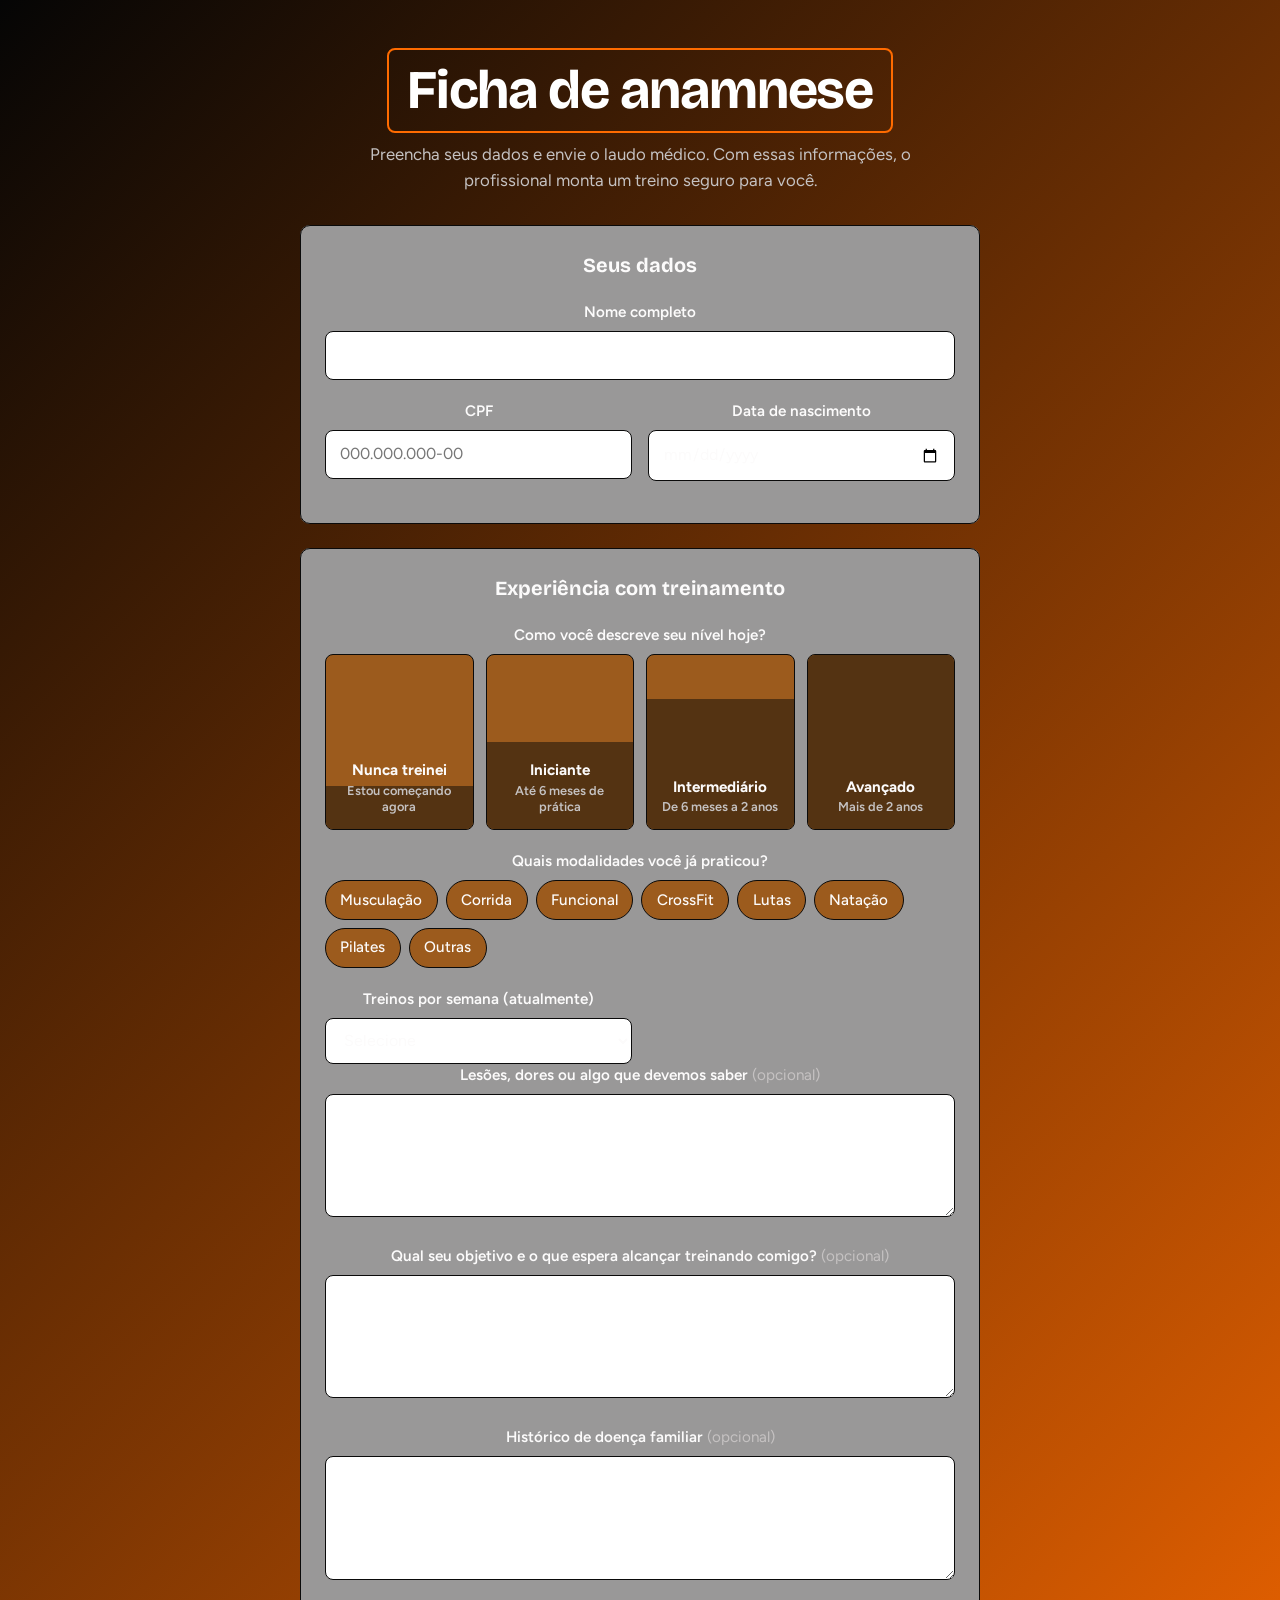
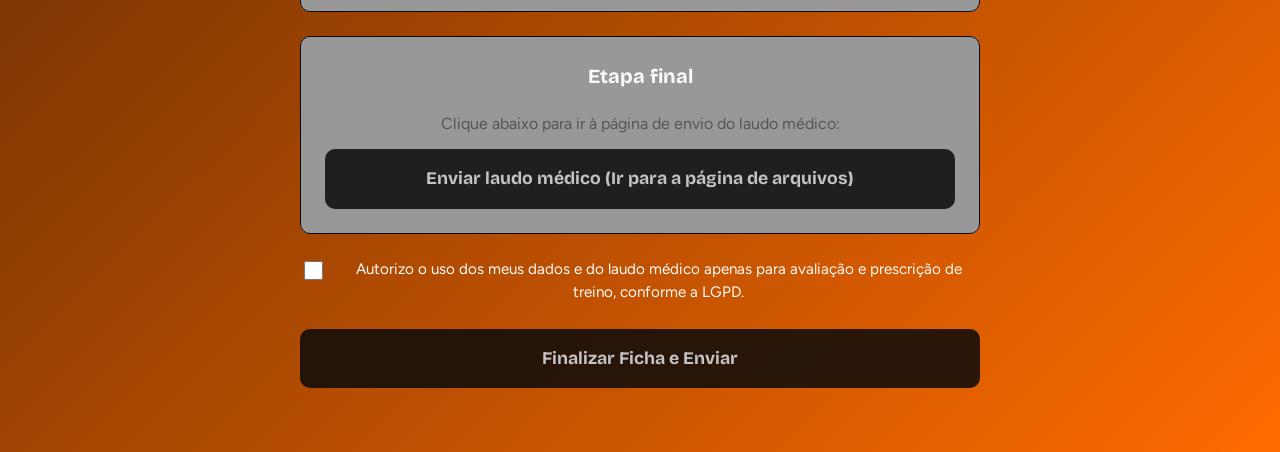
==== commit f4cd33e1: "Add files via upload" ====
--- a/index.html
+++ b/index.html
@@ -17,8 +17,6 @@
     </header>
 
     <div id="anamnese" class="custom-form">
-
-      <!-- DADOS PESSOAIS -->
       <fieldset>
         <legend>Seus dados</legend>
 
@@ -42,8 +40,6 @@
           </div>
         </div>
       </fieldset>
-
-      <!-- EXPERIÊNCIA -->
       <fieldset>
         <legend>Experiência com treinamento</legend>
 
@@ -114,9 +110,11 @@
           <label for="objetivo">Qual seu objetivo e o que espera alcançar treinando comigo? <span class="optional">(opcional)</span></label>
           <textarea id="objetivo" name="objetivo" rows="4"></textarea>
         </div>
+        <div class="field">
+          <label for="doença">Histórico de doença familiar <span class="optional">(opcional)</span></label>
+          <textarea id="doença" name="doença" rows="4"></textarea>
+        </div>
       </fieldset>
-
-      <!-- BOTÃO PARA A PÁGINA DO LAUDO (forms.html) -->
       <fieldset>
         <legend>Etapa final</legend>
         <div class="field" style="text-align: center;">
--- a/style.css
+++ b/style.css
@@ -1,18 +1,22 @@
 :root {
-  background: linear-gradient(135deg, #050505 0%, #f77b07dc 100%);
-  --surface: #f17b0d86;
-  --ink: #000000;
+  background: linear-gradient(135deg, #050505 0%, #FF6B00 100%);
+  --surface: #999898;
+  --ink: #fcfbfb;
   --muted: #c5c2c2;
   --line: #0a0a0a;
   --accent: #0a0a0ad8;
-  --accent-soft: #fdfdfd;
+  --accent-soft: #4e3012ea;
   --error: #b3261e;
   --radius: 10px;
   --font-display: "Bricolage Grotesque", "Segoe UI", system-ui, sans-serif;
   --font-body: "Figtree", "Segoe UI", system-ui, sans-serif;
 }
 h1 {
-  color: #ffffff;
+  color: #ffffff; 
+  border: 2px solid #FF6B00; 
+  padding: 12px 18px;       
+  border-radius: 8px;
+  display: inline-block;
 }
 
 *, *::before, *::after { box-sizing: border-box; }
@@ -32,10 +36,12 @@
   max-width: 720px;
   margin: 0 auto;
   padding: 3rem 1.25rem 4rem;
-}
- 
-/* Cabeçalho */
-.intro { margin-bottom: 2rem; }
+  text-align: center;
+}
+ 
+.intro { margin-bottom: 2rem; 
+  
+}
  
 .intro h1 {
   margin: 0 0 .5rem;
@@ -46,13 +52,13 @@
 }
  
 .intro p {
-  margin: 0;
-  max-width: 52ch;
   color: var(--muted);
   font-size: 1.05rem;
-}
- 
-/* Blocos do formulário */
+  text-align: center;
+  max-width: 600px; /* Opcional: limita a largura para o texto não ficar muito espalhado em telas grandes */
+  margin: 0 auto;
+}
+ 
 fieldset {
   margin: 0 0 1.5rem;
   padding: 1.5rem;
@@ -62,16 +68,17 @@
 }
  
 legend {
-  float: left;          /* tira o título da borda e coloca dentro da caixa */
+  float: left;         
   width: 100%;
   margin: 0 0 1.25rem;
   padding: 0;
   font-family: var(--font-display);
   font-size: 1.25rem;
   font-weight: 700;
+  
 }
 
-legend + * { clear: both; }  /* o conteúdo começa abaixo do título */
+legend + * { clear: both; }  
  
 .field { margin-bottom: 1.25rem; }
 .field:last-child { margin-bottom: 0; }
@@ -97,7 +104,7 @@
 textarea {
   width: 100%;
   padding: .7rem .85rem;
-  background: #c5c2c2;
+  background: #ffffff;
   color: var(--ink);
   font: inherit;
   border: 1.5px solid var(--line);
@@ -130,7 +137,6 @@
 }
 .error:empty { display: none; }
  
-/* Nível de experiência: barras crescentes */
 .levels {
   display: grid;
   grid-template-columns: repeat(4, 1fr);
@@ -147,7 +153,7 @@
   padding: .85rem;
   border: 1.5px solid var(--line);
   border-radius: 8px;
-  background: #c5c2c2;
+  background: #9c5713ea;
   cursor: pointer;
   overflow: hidden;
   transition: border-color .15s, background-color .15s;
@@ -190,7 +196,6 @@
   box-shadow: 0 0 0 3px var(--accent-soft);
 }
  
-/* Modalidades */
 .chips { display: flex; flex-wrap: wrap; gap: .5rem; }
  
 .chip { margin: 0; }
@@ -202,7 +207,7 @@
   font-weight: 500;
   border: 1.5px solid var(--line);
   border-radius: 999px;
-  background: #c5c2c2;
+  background: #9c5713ea;
   cursor: pointer;
   transition: background-color .15s, border-color .15s, color .15s;
 }
@@ -212,17 +217,16 @@
 .chip input:checked + span {
   background: var(--accent);
   border-color: var(--accent);
-  color: #c5c2c2;
+  color: #ffffff;
 }
  
 .chip input:focus-visible + span { box-shadow: 0 0 0 3px var(--accent-soft); }
  
-/* Upload do laudo */
 .dropzone {
   position: relative;
   padding: 1.75rem 1.25rem;
   text-align: center;
-  background: #c5c2c2;
+  background: #ffffff;
   border: 2px dashed var(--line);
   border-radius: 8px;
   transition: border-color .15s, background-color .15s;
@@ -265,7 +269,7 @@
   width: 3rem;
   height: 3rem;
   background: var(--accent);
-  color: #c5c2c2;
+  color: #ffffff;
   font-family: var(--font-display);
   font-weight: 700;
   font-size: .8rem;
@@ -287,7 +291,7 @@
   font-size: .875rem;
   font-weight: 600;
   color: var(--error);
-  background: #c5c2c2;
+  background: #ffffff;
   border: 1.5px solid var(--line);
   border-radius: 8px;
   cursor: pointer;
@@ -295,7 +299,6 @@
 #file-remove:hover { border-color: var(--error); }
 #file-remove:focus-visible { outline: 3px solid var(--accent-soft); }
  
-/* Consentimento */
 .check {
   display: flex;
   gap: .7rem;
@@ -349,7 +352,7 @@
 .status.fail {
   padding: 1rem 1.25rem;
   color: var(--error);
-  background: #c5c2c2;
+  background: #ffffff;
   border-radius: var(--radius);
 }
  
